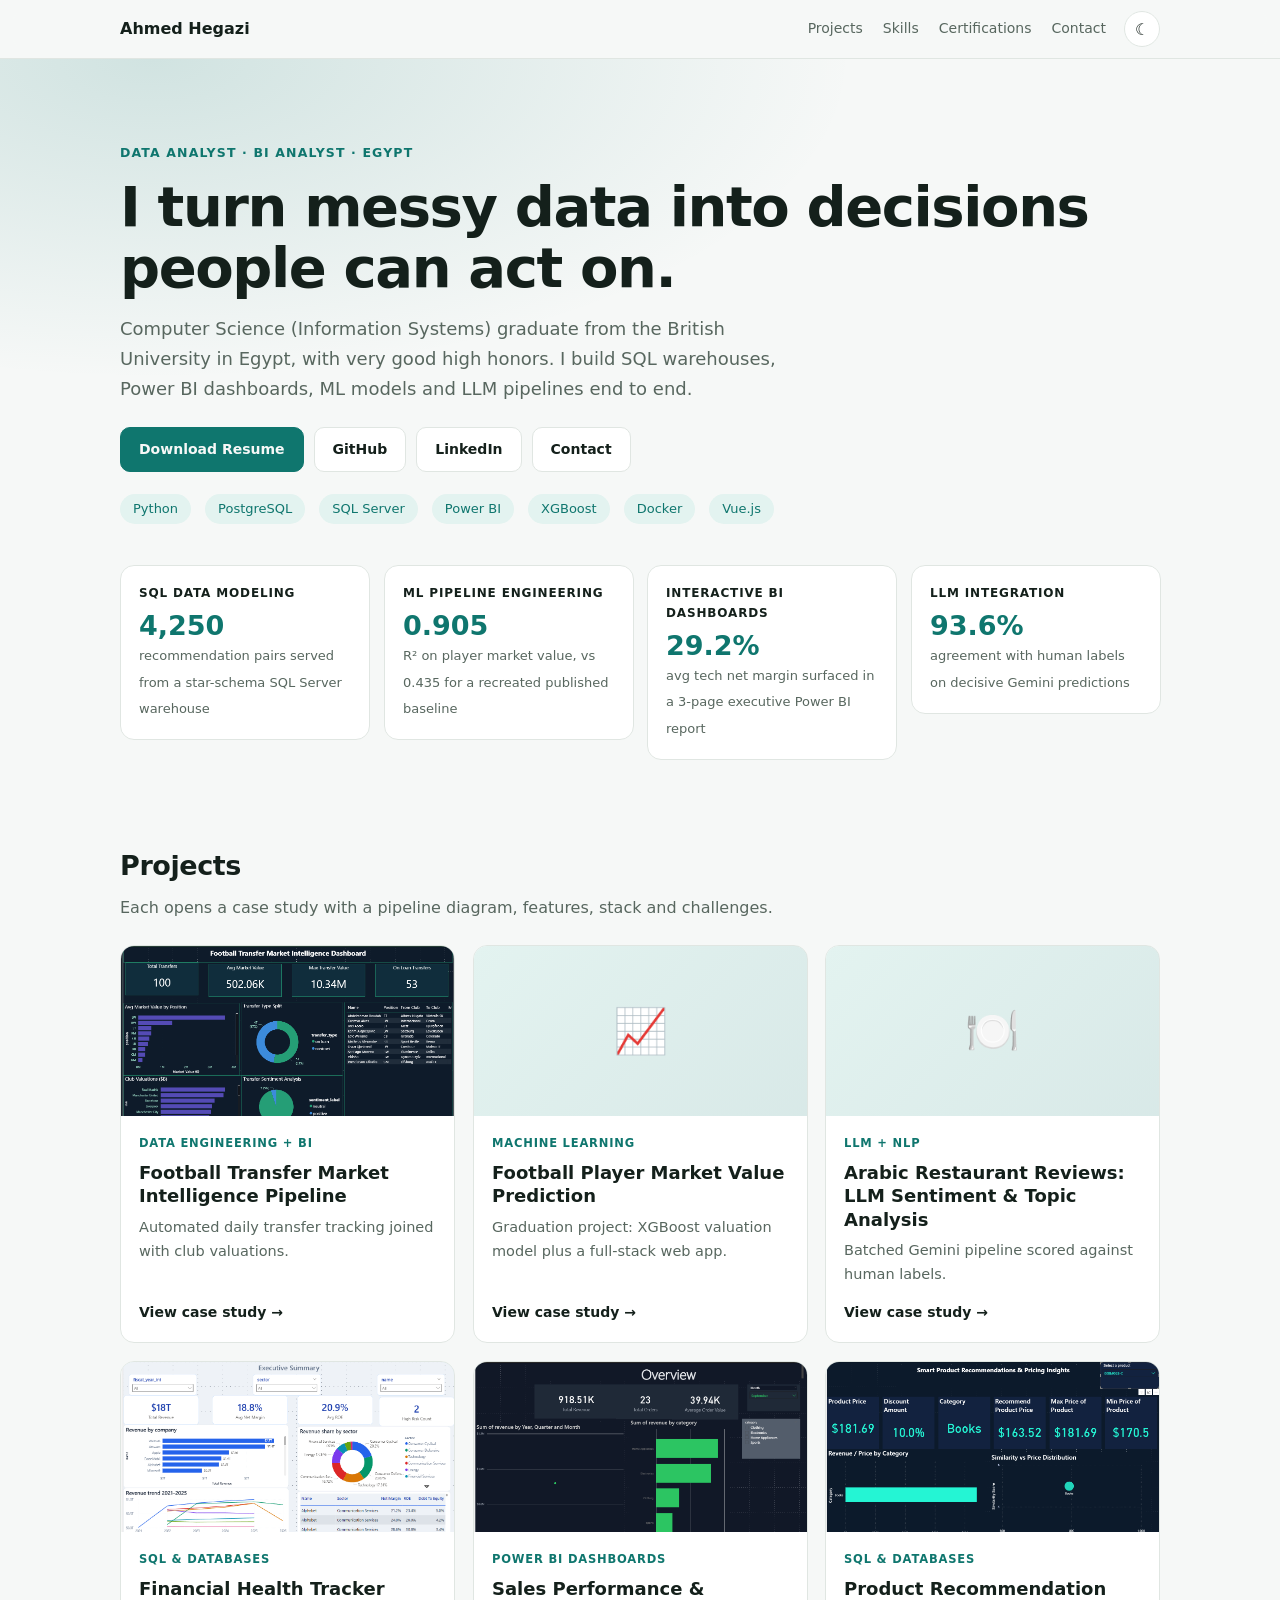
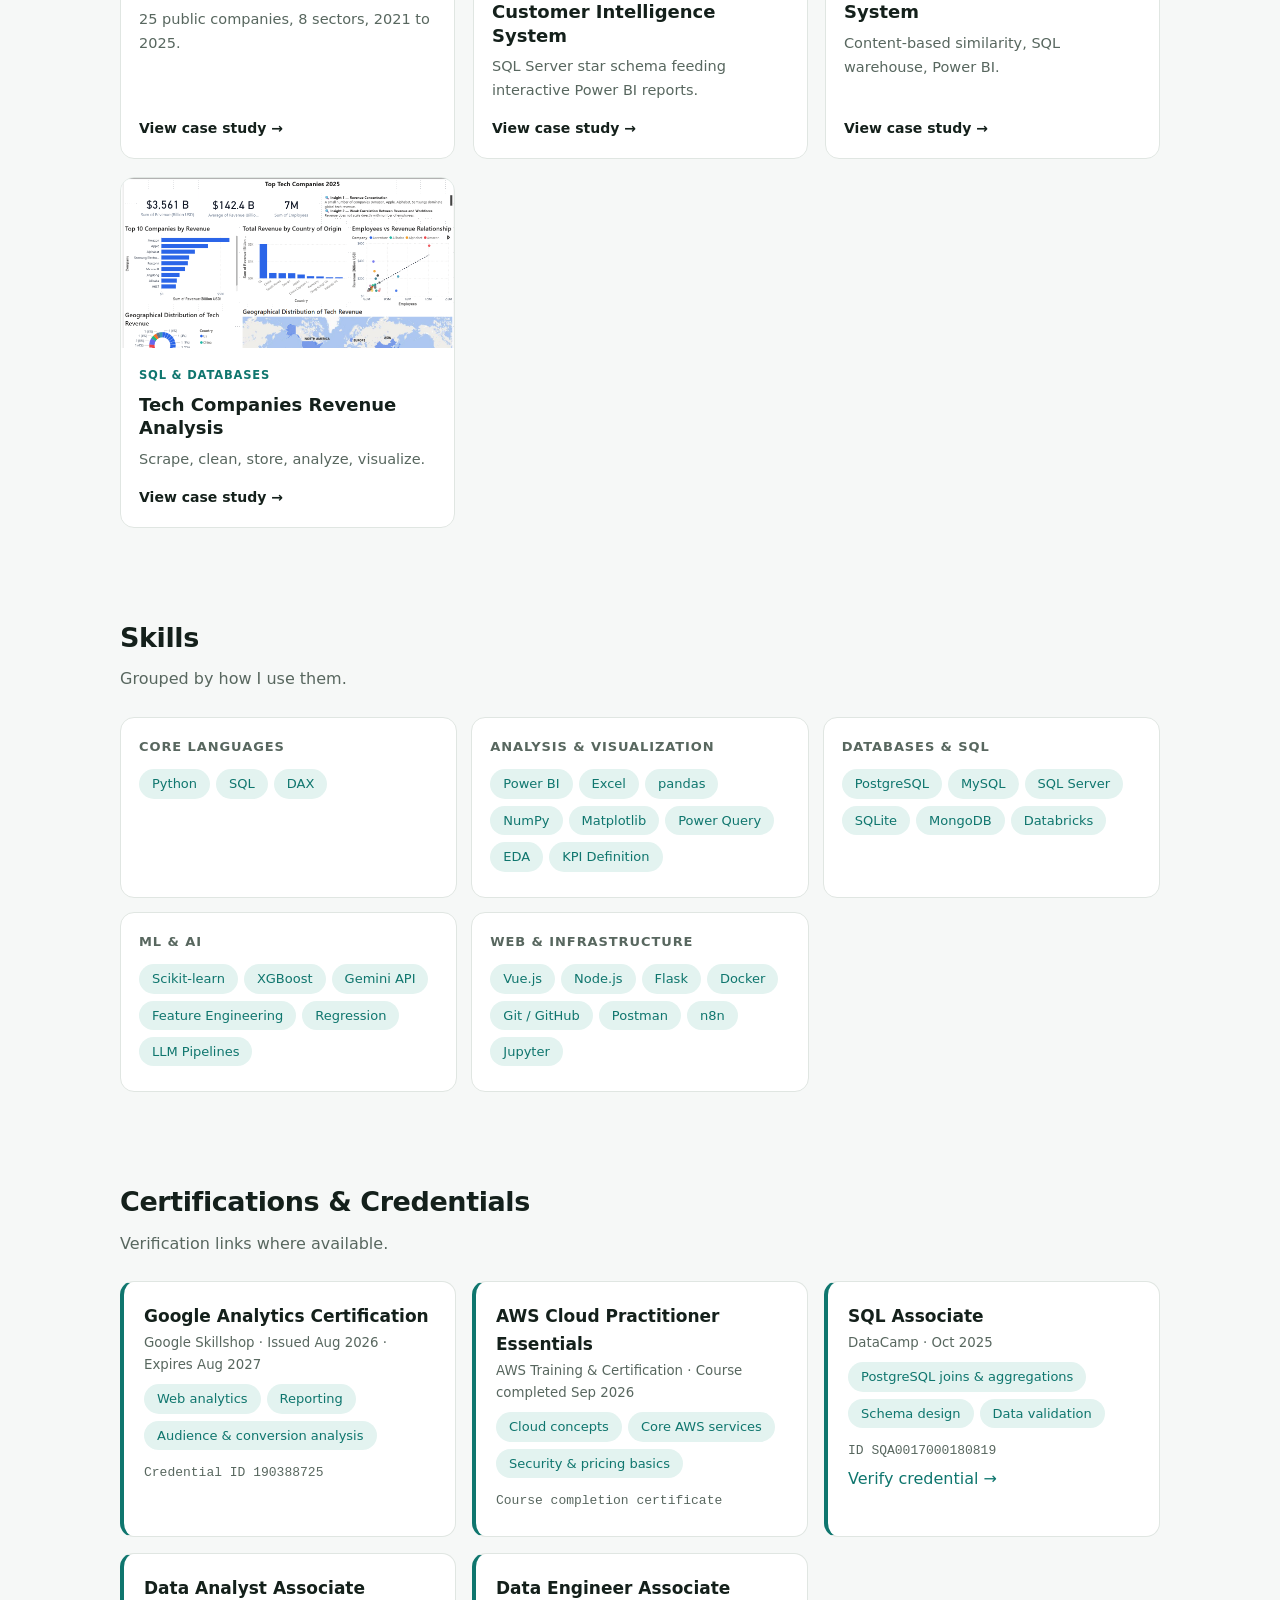
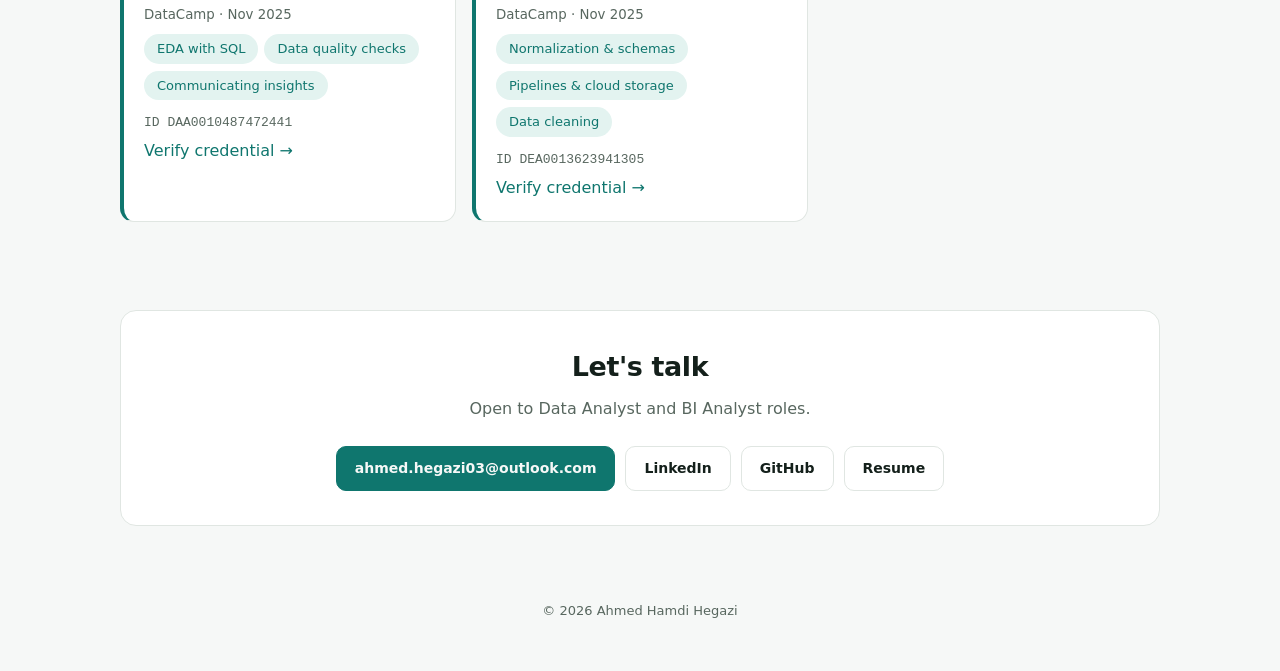
==== index.html @ af07260c "Add files via upload" ====
<!DOCTYPE html><html lang="en"><head><meta charset="utf-8"><meta name="viewport" content="width=device-width,initial-scale=1">
<title>Ahmed Hamdi Hegazi | Data Analyst</title><meta name="description" content="Data Analyst portfolio: SQL, Power BI, Python, machine learning and LLM projects.">
<script>(function(){var t;try{t=localStorage.getItem("t")}catch(e){}if(!t){var m=(window.name||"").match(/theme:(dark|light)/);t=m&&m[1]}if(t)document.documentElement.dataset.theme=t})()</script><link rel="stylesheet" href="style.css"></head><body>
<nav><div class="w"><b>Ahmed Hegazi</b><div><a href="#projects">Projects</a><a href="#skills">Skills</a><a href="#certs">Certifications</a><a href="#contact">Contact</a><button id="tg" aria-label="Toggle theme">☾</button></div></div></nav>
<header class="hero"><div class="w"><span class="eye">Data Analyst · BI Analyst · Egypt</span>
<h1>I turn messy data into decisions people can act on.</h1>
<p class="lead">Computer Science (Information Systems) graduate from the British University in Egypt, with very good high honors. I build SQL warehouses, Power BI dashboards, ML models and LLM pipelines end to end.</p>
<div class="row"><a class="btn p" href="assets/resume.pdf" download>Download Resume</a><a class="btn" href="https://github.com/AHAH000">GitHub</a><a class="btn" href="https://www.linkedin.com/in/ahmed-hamdi-hegazi/">LinkedIn</a><a class="btn" href="#contact">Contact</a></div>
<div class="strip" id="strip"></div><div class="hl" id="hl"></div></div></header>
<section id="projects"><div class="w"><h2>Projects</h2><p class="sub">Each opens a case study with a pipeline diagram, features, stack and challenges.</p><div class="grid" id="g"></div></div></section>
<section id="skills"><div class="w"><h2>Skills</h2><p class="sub">Grouped by how I use them.</p><div class="sk" id="sk"></div></div></section>
<section id="certs"><div class="w"><h2>Certifications & Credentials</h2><p class="sub">Verification links where available.</p><div class="certs" id="c"></div></div></section>
<section id="contact"><div class="w"><div class="ct rv"><h2>Let's talk</h2><p class="sub">Open to Data Analyst and BI Analyst roles.</p><div class="row"><a class="btn p" href="mailto:ahmed.hegazi03@outlook.com">ahmed.hegazi03@outlook.com</a><a class="btn" href="https://www.linkedin.com/in/ahmed-hamdi-hegazi/">LinkedIn</a><a class="btn" href="https://github.com/AHAH000">GitHub</a><a class="btn" href="assets/resume.pdf" download>Resume</a></div></div></div></section>
<footer>© 2026 Ahmed Hamdi Hegazi</footer>
<script src="data.js"></script><script>
strip.innerHTML=["Python","PostgreSQL","SQL Server","Power BI","XGBoost","Docker","Vue.js"].map(bd).join("");
hl.innerHTML=HL.map((h,k)=>`<div class="rv" style="--d:${k*80}ms"><a class="hlc" href="project.html?p=${h[3]}"><small>${h[0]}</small>${cnt(h[1])}<span>${h[2]}</span></a></div>`).join("");
g.innerHTML=P.map((p,k)=>`<div class="rv" style="--d:${(k%3)*80}ms"><a class="card" href="project.html?p=${p.s}"><div class="th">${p.im[0]?`<img src="assets/${p.im[0]}" alt="" loading="lazy">`:p.ic}</div><div class="cb"><span class="tag">${p.cat}</span><h3>${p.t}</h3><p>${p.tag}</p><span class="more">View case study →</span></div></a></div>`).join("");
sk.innerHTML=SK.map((s,k)=>`<div class="rv" style="--d:${k*70}ms"><h3>${s[0]}</h3>${s[1].map(bd).join("")}</div>`).join("");
c.innerHTML=C.map((x,k)=>`<div class="cert rv" style="--d:${k*70}ms"><h3>${x.t}</h3><small>${x.o} · ${x.d}</small><div>${x.sk.map(s=>`<span class="chip">${s}</span>`).join("")}</div><div class="id">${x.id}</div>${x.u?`<a href="${x.u}">Verify credential →</a>`:""}</div>`).join("");
init();</script></body></html>
---- style.css ----
:root{--bg:#f6f8f7;--card:#fff;--ink:#14201b;--mute:#58675f;--line:#e0e6e2;--acc:#0f766e;--acc2:#e3f3f0;--glow:rgba(15,118,110,.16)}
@media (prefers-color-scheme:dark){:root:not([data-theme=light]){--bg:#0b110e;--card:#131c17;--ink:#e8efeb;--mute:#93a39a;--line:#233029;--acc:#4fd1c0;--acc2:#143029;--glow:rgba(79,209,192,.18)}}
:root[data-theme=dark]{--bg:#0b110e;--card:#131c17;--ink:#e8efeb;--mute:#93a39a;--line:#233029;--acc:#4fd1c0;--acc2:#143029;--glow:rgba(79,209,192,.18)}
*{box-sizing:border-box}html{scroll-behavior:smooth}
body{margin:0;background:var(--bg);color:var(--ink);font:16px/1.65 system-ui,-apple-system,"Segoe UI",Roboto,sans-serif;transition:background .3s,color .3s}
a{color:var(--acc);text-decoration:none}img{max-width:100%}
.w{max-width:1080px;margin:0 auto;padding:0 20px}
nav{position:sticky;top:0;z-index:5;background:color-mix(in srgb,var(--bg) 85%,transparent);backdrop-filter:blur(10px);border-bottom:1px solid var(--line)}
nav .w{display:flex;justify-content:space-between;align-items:center;height:58px}nav b{color:var(--ink)}
nav div{display:flex;align-items:center}nav div a{margin-left:20px;color:var(--mute);font-size:14px;transition:color .2s}nav div a:hover{color:var(--acc)}
#tg{margin-left:18px;border:1px solid var(--line);background:var(--card);color:var(--ink);border-radius:999px;width:36px;height:36px;cursor:pointer;font-size:16px;transition:transform .2s,box-shadow .2s}#tg:hover{box-shadow:0 0 0 4px var(--glow)}#tg:active{transform:scale(.92)}
.hero{padding:80px 0 40px;background:radial-gradient(700px 320px at 12% 0,var(--glow),transparent)}
.eye{color:var(--acc);font-weight:700;letter-spacing:.09em;text-transform:uppercase;font-size:12.5px}
h1{font-size:clamp(32px,6vw,56px);line-height:1.08;margin:12px 0 16px;letter-spacing:-.025em}
.lead{max-width:660px;color:var(--mute);font-size:18px;margin:0 0 24px}
.row{display:flex;flex-wrap:wrap;gap:10px}
.btn{padding:10px 18px;border-radius:10px;border:1px solid var(--line);background:var(--card);color:var(--ink);font-weight:600;font-size:14px;transition:transform .15s,border-color .2s,box-shadow .2s}
.btn:hover{transform:translateY(-2px);border-color:var(--acc);box-shadow:0 6px 18px var(--glow)}.btn:active{transform:scale(.96)}.btn.p{background:var(--acc);border-color:var(--acc);color:var(--bg)}
section{padding:44px 0}h2{font-size:27px;margin:0 0 6px;letter-spacing:-.015em}.sub{color:var(--mute);margin:0 0 24px}
.hl{display:grid;grid-template-columns:repeat(auto-fit,minmax(230px,1fr));gap:14px;margin-top:34px}
.st,.hlc{background:var(--card);border:1px solid var(--line);border-radius:14px;padding:18px;display:block;color:var(--ink)}.st b,.hlc b{display:block;font-size:27px;color:var(--acc);line-height:1.2}.st span,.hlc span{color:var(--mute);font-size:13px}
.hlc small{display:block;font-weight:700;font-size:12px;letter-spacing:.07em;text-transform:uppercase;margin-bottom:6px}
.strip{display:flex;flex-wrap:wrap;gap:8px;margin-top:22px}
.chip{display:inline-flex;align-items:center;gap:7px;background:var(--acc2);color:var(--acc);border:1px solid transparent;border-radius:999px;padding:3px 12px 3px 6px;font-size:13px;margin:0 6px 7px 0;font-weight:500;transition:transform .2s,border-color .2s,box-shadow .2s}
.chip:hover{transform:translateY(-2px);border-color:var(--acc);box-shadow:0 0 14px var(--glow)}.chip img{width:18px;height:18px;background:#fff;border-radius:5px;padding:2px}.chip:not(:has(img)){padding-left:12px}
.grid{display:grid;grid-template-columns:repeat(auto-fill,minmax(320px,1fr));gap:18px}
.card,.hlc{transition:transform .15s ease-out,border-color .25s,box-shadow .25s;transform:perspective(800px) rotateX(var(--rx,0deg)) rotateY(var(--ry,0deg)) translateY(var(--ty,0))}
.card{background:var(--card);border:1px solid var(--line);border-radius:14px;overflow:hidden;display:flex;flex-direction:column;color:var(--ink);height:100%}
.card:hover,.hlc:hover{--ty:-4px;border-color:var(--acc);box-shadow:0 14px 34px var(--glow);background:radial-gradient(320px circle at var(--mx,50%) var(--my,0),var(--glow),transparent 65%),var(--card)}
.th{height:170px;background:linear-gradient(135deg,var(--acc2),var(--glow));overflow:hidden;display:flex;align-items:center;justify-content:center;font-size:44px}
.th img{width:100%;height:100%;object-fit:cover;object-position:top;transition:transform .4s}.card:hover .th img{transform:scale(1.05)}
.cb{padding:18px;display:flex;flex-direction:column;gap:8px;flex:1}.cb h3{margin:0;font-size:18px;line-height:1.3}.cb p{margin:0;color:var(--mute);font-size:14.5px}
.tag{font-size:11.5px;color:var(--acc);font-weight:700;text-transform:uppercase;letter-spacing:.07em}.more{margin-top:auto;font-weight:600;font-size:14px;padding-top:6px}
.sk{display:grid;grid-template-columns:repeat(auto-fit,minmax(310px,1fr));gap:14px}.sk>div{background:var(--card);border:1px solid var(--line);border-radius:14px;padding:18px;transition:border-color .25s,box-shadow .25s}.sk>div:hover{border-color:var(--acc);box-shadow:0 8px 24px var(--glow)}.sk h3{margin:0 0 12px;font-size:13px;text-transform:uppercase;letter-spacing:.07em;color:var(--mute)}
.certs{display:grid;grid-template-columns:repeat(auto-fit,minmax(310px,1fr));gap:16px}
.cert{background:var(--card);border:1px solid var(--line);border-radius:14px;padding:20px;border-left:4px solid var(--acc);transition:box-shadow .25s}.cert:hover{box-shadow:0 10px 26px var(--glow)}.cert h3{margin:0;font-size:17px}
.cert small{display:block;color:var(--mute);margin:2px 0 8px}.cert .id{font:13px ui-monospace,Consolas,monospace;color:var(--mute);margin:8px 0}
.ct{background:var(--card);border:1px solid var(--line);border-radius:16px;padding:34px;text-align:center}.ct .row{justify-content:center}
footer{padding:30px 0 50px;text-align:center;color:var(--mute);font-size:13px}
.crumb{padding:26px 0 0;font-size:14px}.ph{padding:14px 0 10px}.ph h1{font-size:clamp(28px,5vw,44px)}
.mx{display:grid;grid-template-columns:repeat(auto-fit,minmax(140px,1fr));gap:12px;margin:24px 0}
.pg{display:grid;grid-template-columns:1fr 260px;gap:40px;padding-bottom:30px}.side{position:sticky;top:78px;align-self:start}.side h4{margin:0 0 10px;font-size:12px;text-transform:uppercase;letter-spacing:.07em;color:var(--mute)}.side .btn{display:block;text-align:center;margin-bottom:8px}
.blk{margin-bottom:40px}.blk h2{font-size:22px;margin-bottom:14px}
.ft{display:grid;grid-template-columns:repeat(auto-fit,minmax(250px,1fr));gap:12px}.ft div,.ch div{background:var(--card);border:1px solid var(--line);border-radius:12px;padding:14px 16px;font-size:15px;transition:border-color .2s,transform .2s}.ft div:hover{border-color:var(--acc);transform:translateY(-2px)}
.ch{display:grid;gap:10px}.ch div{border-left:4px solid var(--acc)}
.pipe{display:grid;grid-template-columns:1fr auto 1fr auto 1fr auto 1fr;gap:8px;align-items:stretch}.arw{display:flex;align-items:center;color:var(--acc);font-size:20px}
.stg{background:var(--card);border:1px solid var(--line);border-radius:14px;padding:12px;display:flex;flex-direction:column;gap:8px}.stg h4{margin:0 0 4px;font-size:11.5px;text-transform:uppercase;letter-spacing:.06em;color:var(--acc);display:flex;gap:7px;align-items:center}.stg h4 i{font-style:normal;background:var(--acc);color:var(--bg);border-radius:50%;width:20px;height:20px;display:grid;place-items:center;flex:none}
.nd{background:var(--acc2);border-radius:9px;padding:7px 10px;font-size:13.5px;line-height:1.4}
.xb{overflow-x:auto;font-size:15px}.xb table{border-collapse:collapse;width:100%;font-size:14.5px}.xb th,.xb td{padding:8px 10px;border-bottom:1px solid var(--line);text-align:left}.xb pre{background:var(--card);border:1px solid var(--line);border-radius:10px;padding:14px;font-size:13px;margin:0}.xb ul,.xb ol{padding-left:20px;margin:0}.xb p{margin:0 0 10px}
.shots img{border:1px solid var(--line);border-radius:12px;margin-bottom:14px;display:block;transition:transform .25s}.shots img:hover{transform:scale(1.01)}
.pn{display:flex;justify-content:space-between;gap:12px;border-top:1px solid var(--line);padding:24px 0;flex-wrap:wrap}
.rv{opacity:0;transform:translateY(16px);transition:opacity .6s,transform .6s;transition-delay:var(--d,0ms)}.rv.in{opacity:1;transform:none}
@media (prefers-reduced-motion:reduce){.rv{opacity:1;transform:none;transition:none}*{scroll-behavior:auto!important}.card,.hlc{transform:none!important}}
@media (max-width:860px){.pg{grid-template-columns:1fr}.side{position:static;order:-1}.pipe{grid-template-columns:1fr}.arw{justify-content:center;transform:rotate(90deg)}}
@media (max-width:600px){nav div a:nth-child(n+3){display:none}.grid{grid-template-columns:1fr}.hero{padding-top:52px}}
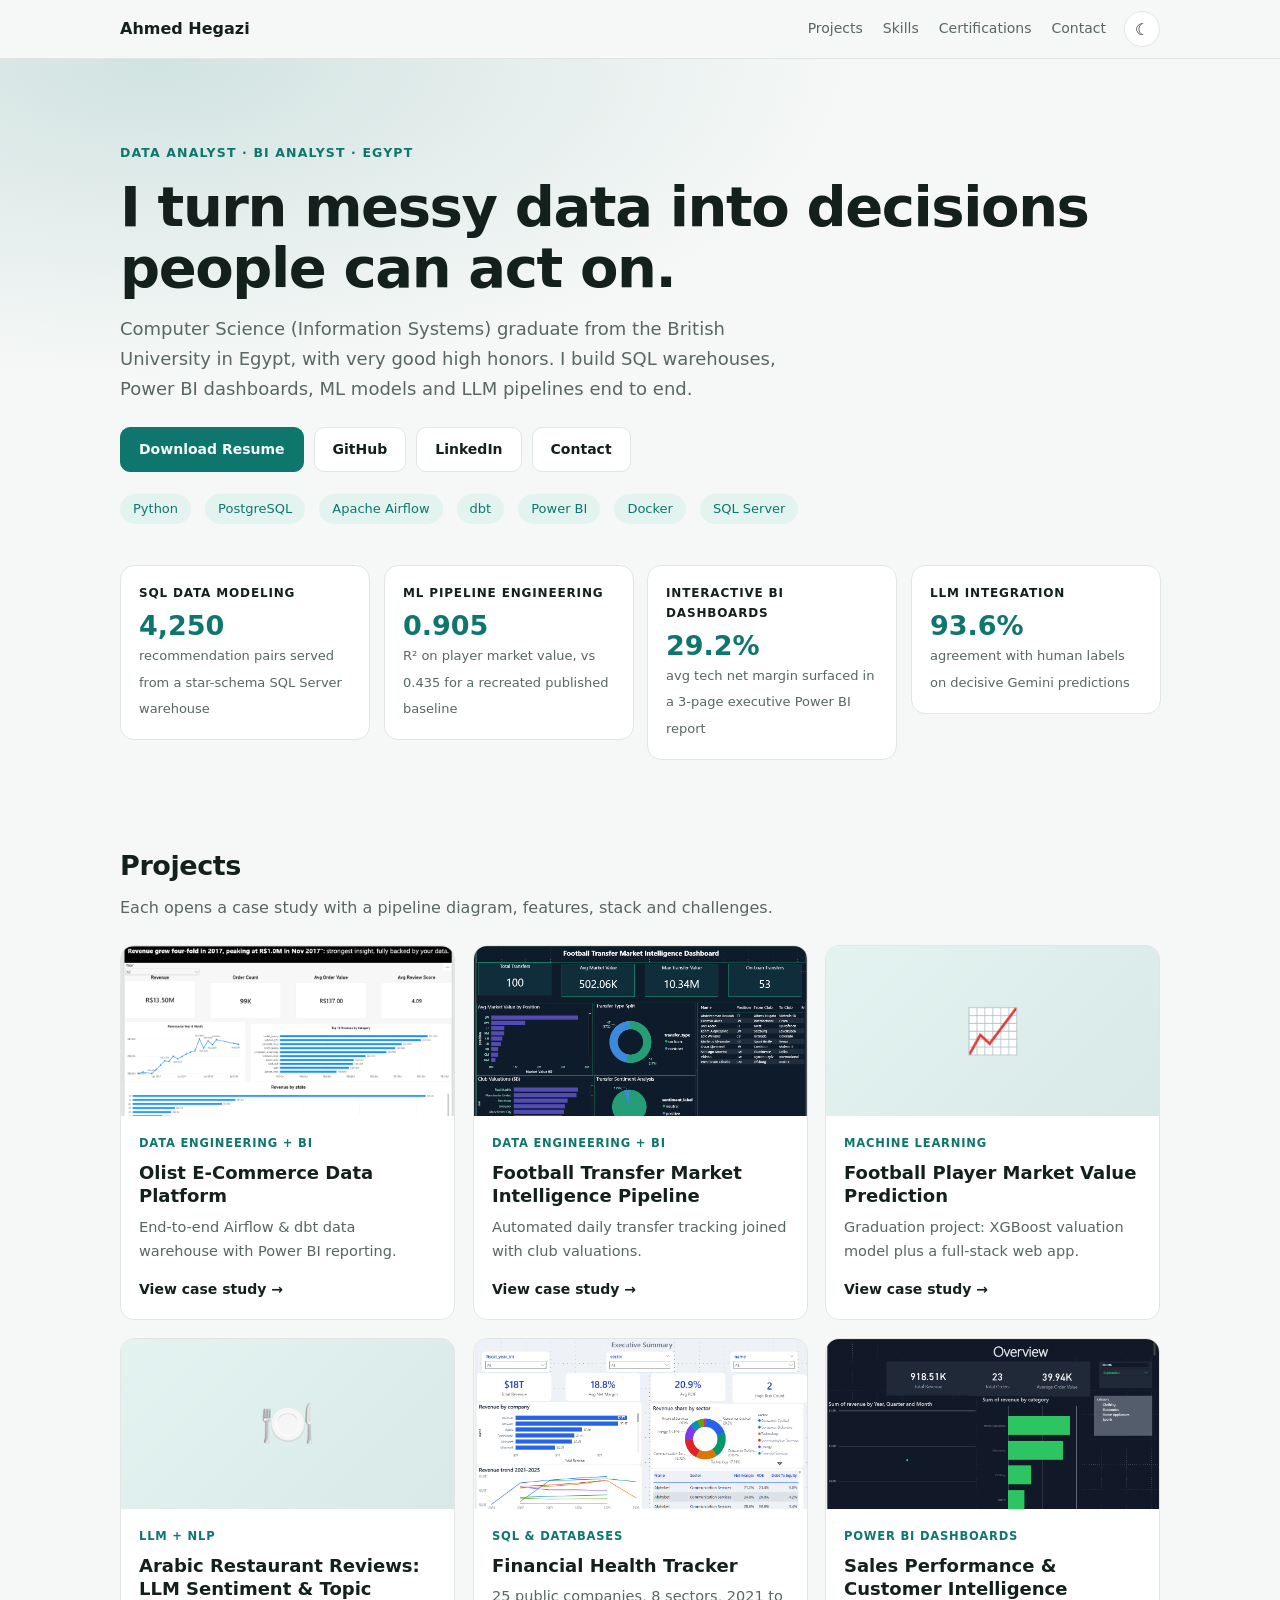
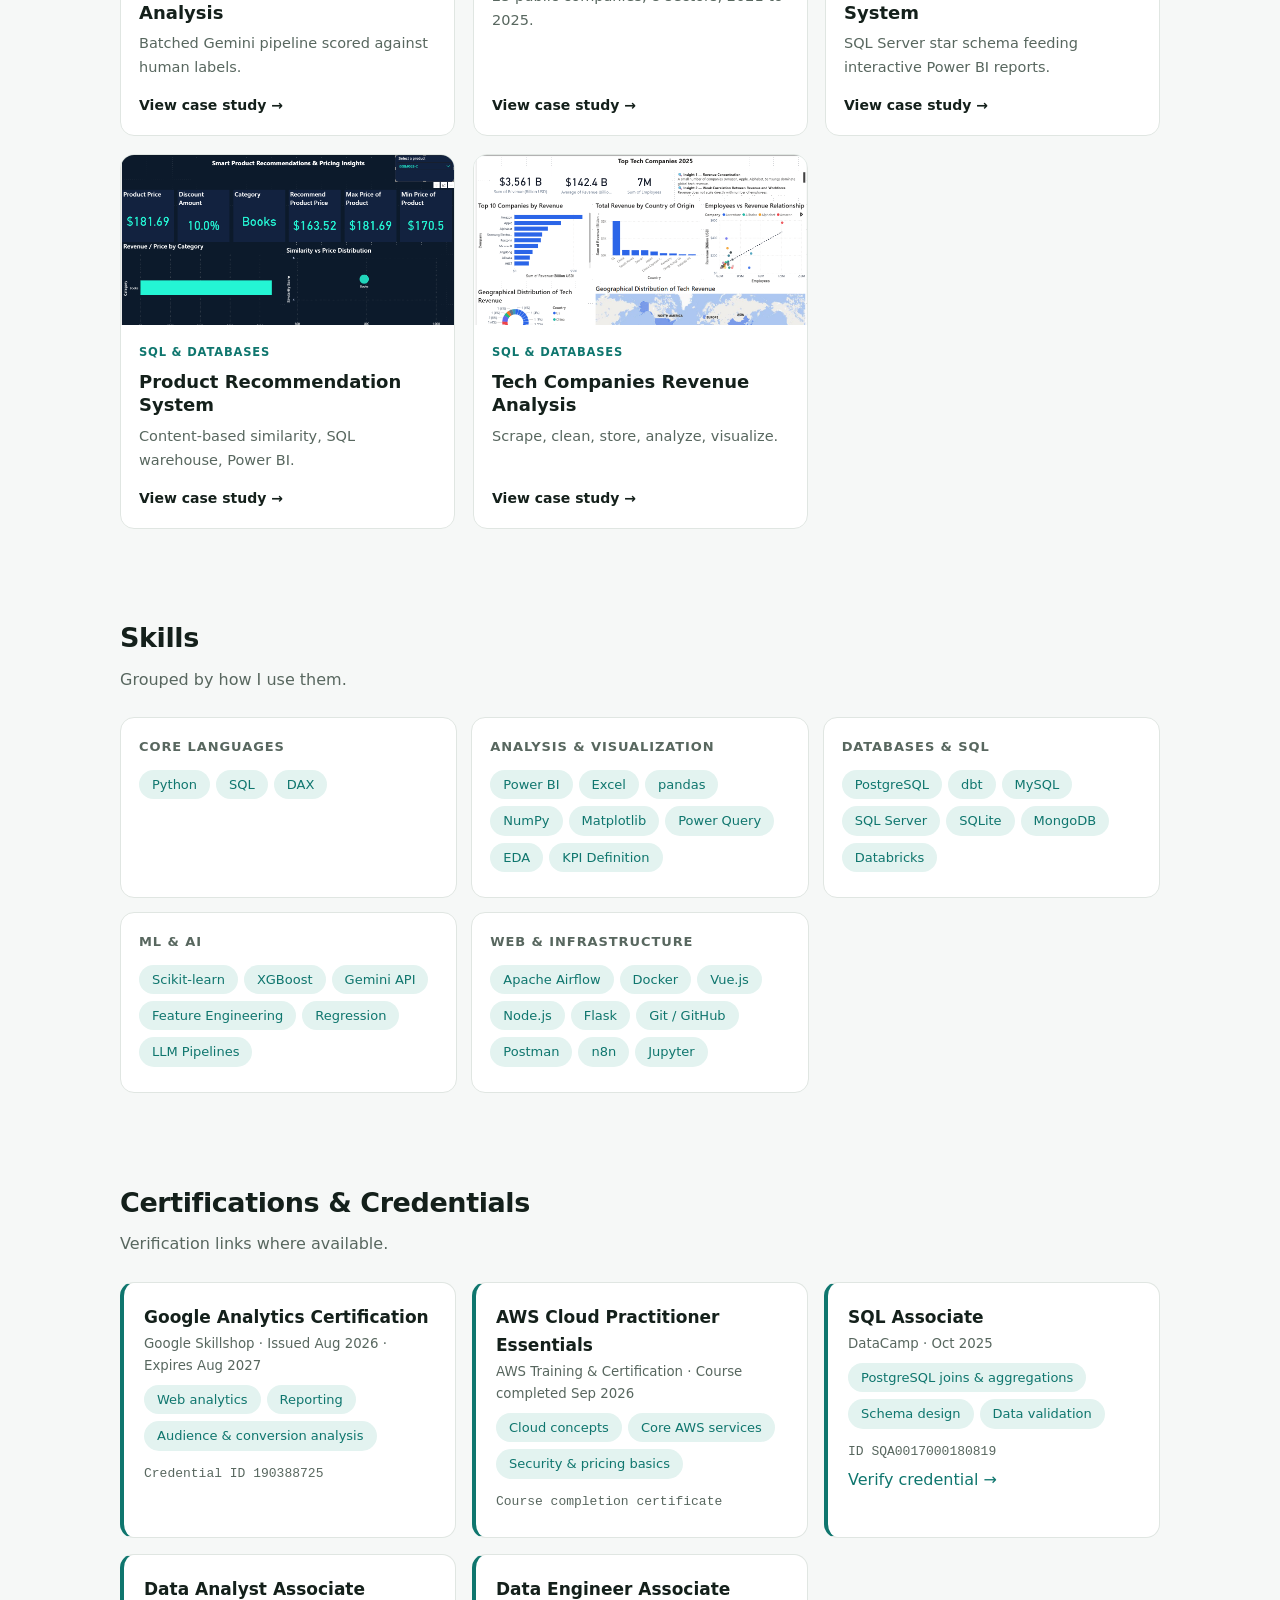
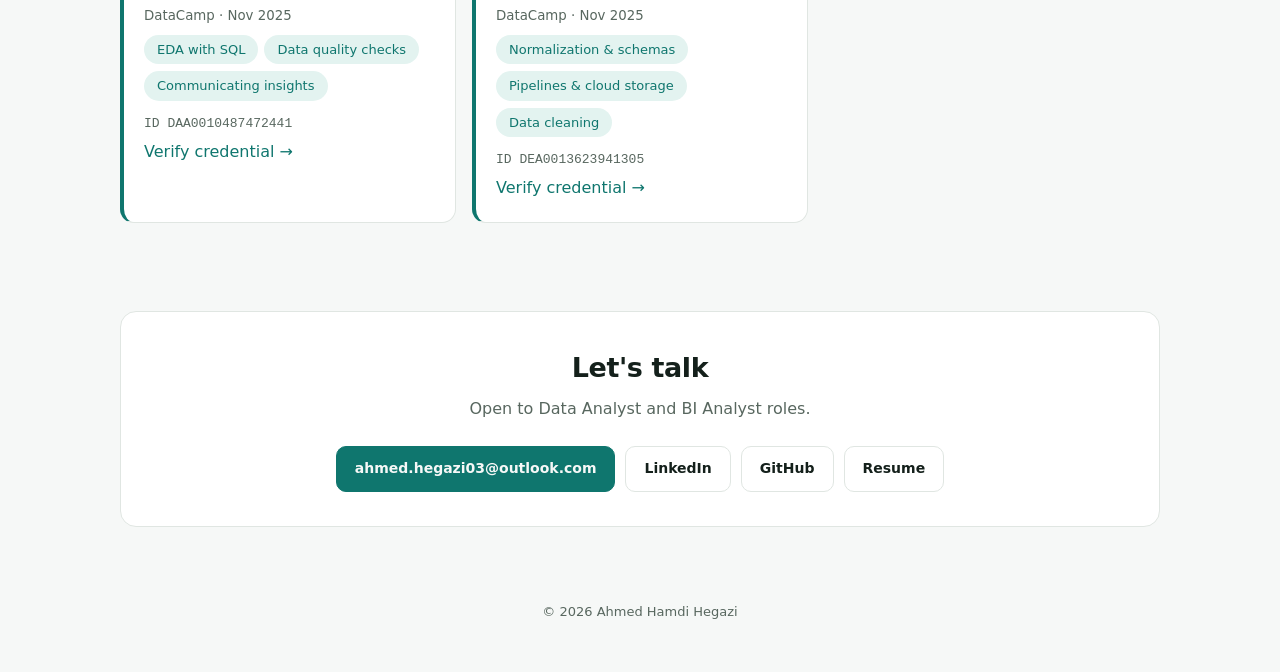
==== commit cc35cf94: "Add Olist E-Commerce project" ====
--- a/index.html
+++ b/index.html
@@ -13,9 +13,9 @@
 <section id="contact"><div class="w"><div class="ct rv"><h2>Let's talk</h2><p class="sub">Open to Data Analyst and BI Analyst roles.</p><div class="row"><a class="btn p" href="mailto:ahmed.hegazi03@outlook.com">ahmed.hegazi03@outlook.com</a><a class="btn" href="https://www.linkedin.com/in/ahmed-hamdi-hegazi/">LinkedIn</a><a class="btn" href="https://github.com/AHAH000">GitHub</a><a class="btn" href="assets/resume.pdf" download>Resume</a></div></div></div></section>
 <footer>© 2026 Ahmed Hamdi Hegazi</footer>
 <script src="data.js"></script><script>
-strip.innerHTML=["Python","PostgreSQL","SQL Server","Power BI","XGBoost","Docker","Vue.js"].map(bd).join("");
+strip.innerHTML=["Python","PostgreSQL","Apache Airflow","dbt","Power BI","Docker","SQL Server"].map(bd).join("");
 hl.innerHTML=HL.map((h,k)=>`<div class="rv" style="--d:${k*80}ms"><a class="hlc" href="project.html?p=${h[3]}"><small>${h[0]}</small>${cnt(h[1])}<span>${h[2]}</span></a></div>`).join("");
 g.innerHTML=P.map((p,k)=>`<div class="rv" style="--d:${(k%3)*80}ms"><a class="card" href="project.html?p=${p.s}"><div class="th">${p.im[0]?`<img src="assets/${p.im[0]}" alt="" loading="lazy">`:p.ic}</div><div class="cb"><span class="tag">${p.cat}</span><h3>${p.t}</h3><p>${p.tag}</p><span class="more">View case study →</span></div></a></div>`).join("");
 sk.innerHTML=SK.map((s,k)=>`<div class="rv" style="--d:${k*70}ms"><h3>${s[0]}</h3>${s[1].map(bd).join("")}</div>`).join("");
 c.innerHTML=C.map((x,k)=>`<div class="cert rv" style="--d:${k*70}ms"><h3>${x.t}</h3><small>${x.o} · ${x.d}</small><div>${x.sk.map(s=>`<span class="chip">${s}</span>`).join("")}</div><div class="id">${x.id}</div>${x.u?`<a href="${x.u}">Verify credential →</a>`:""}</div>`).join("");
-init();</script></body></html>
+init();</script></body></html>
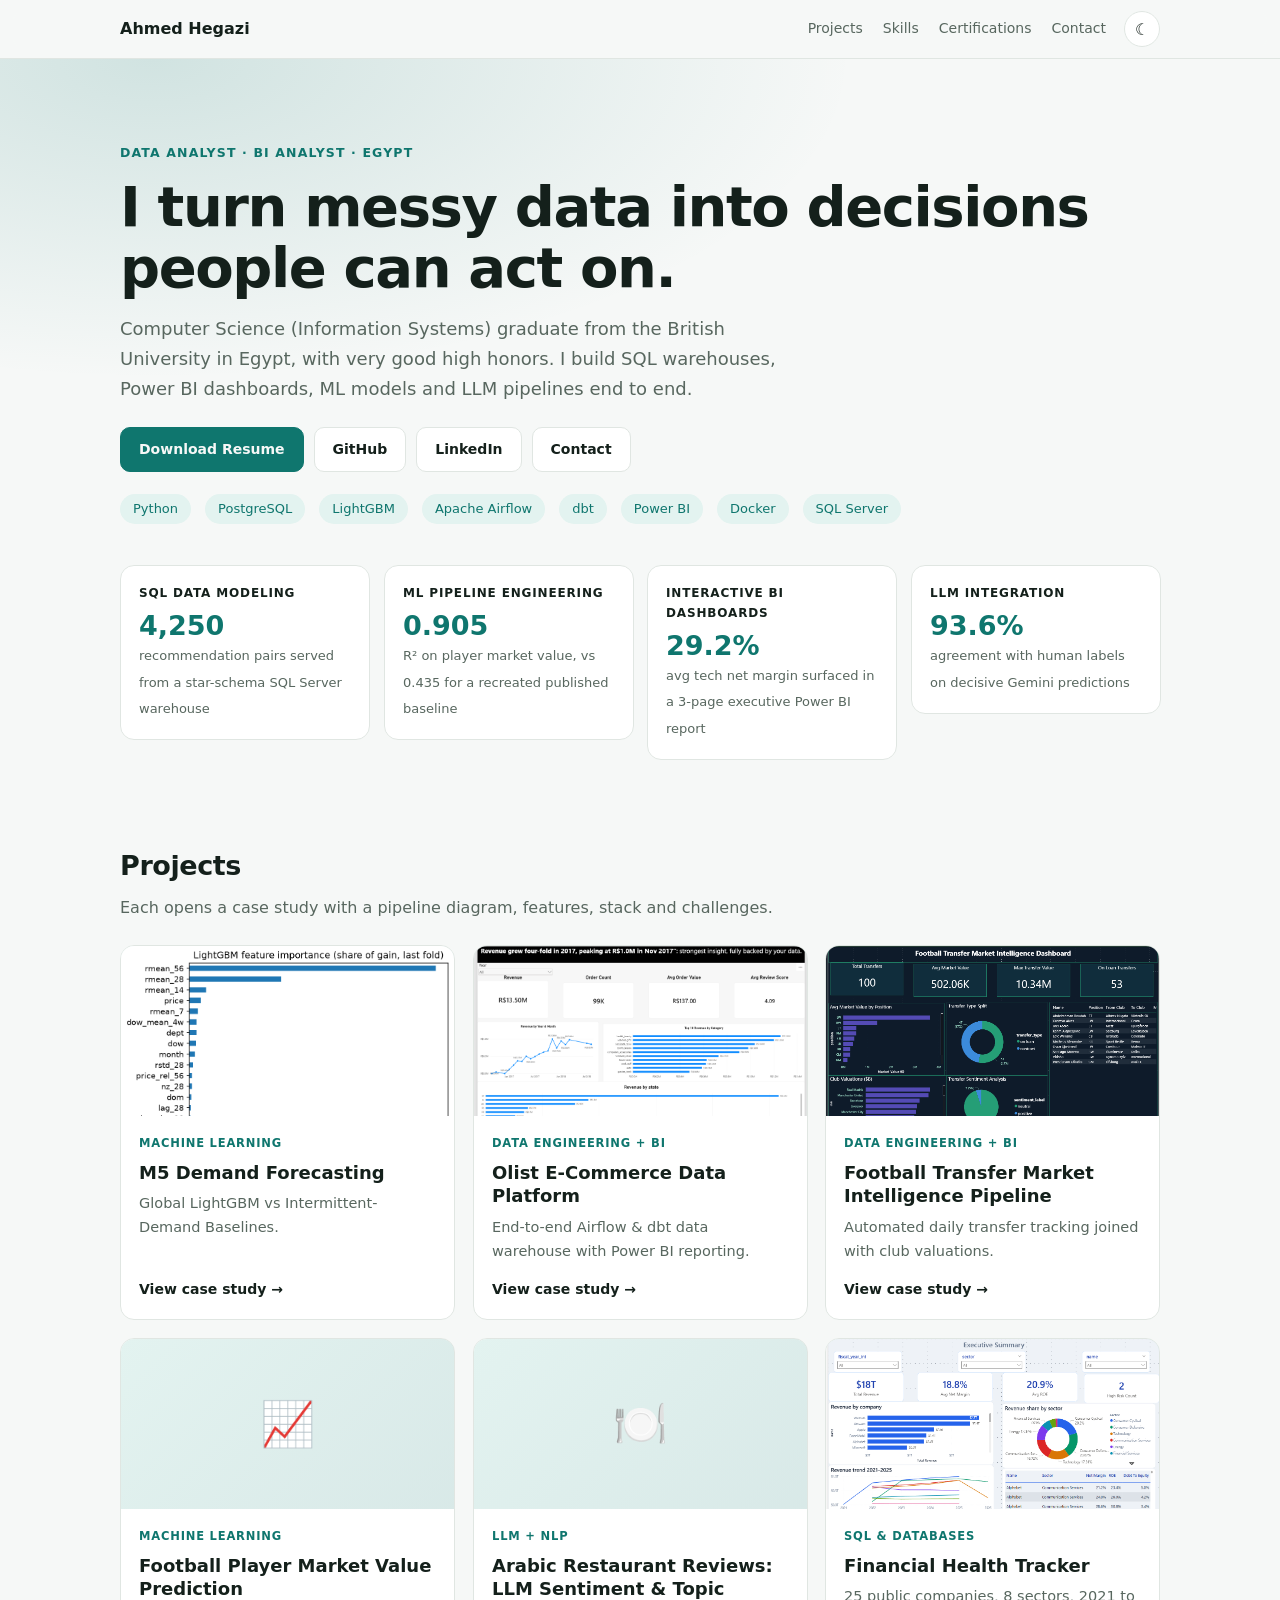
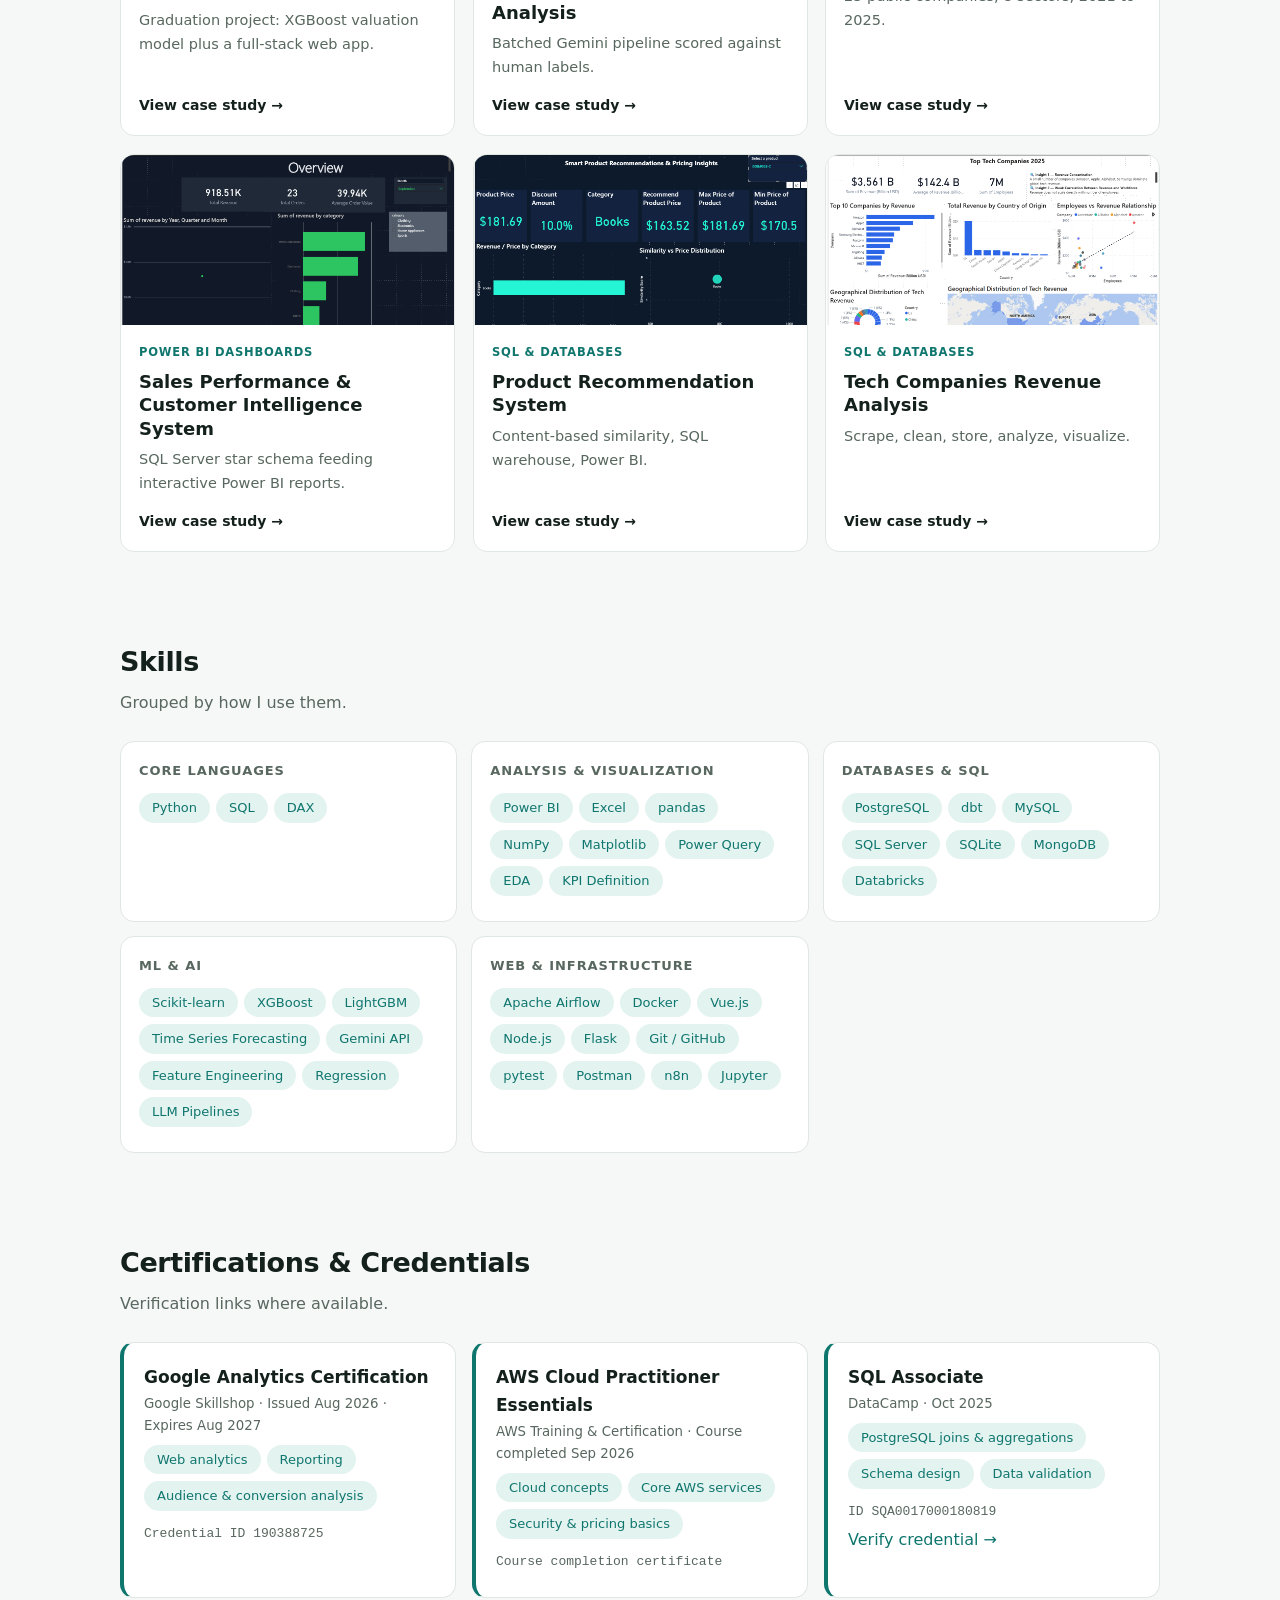
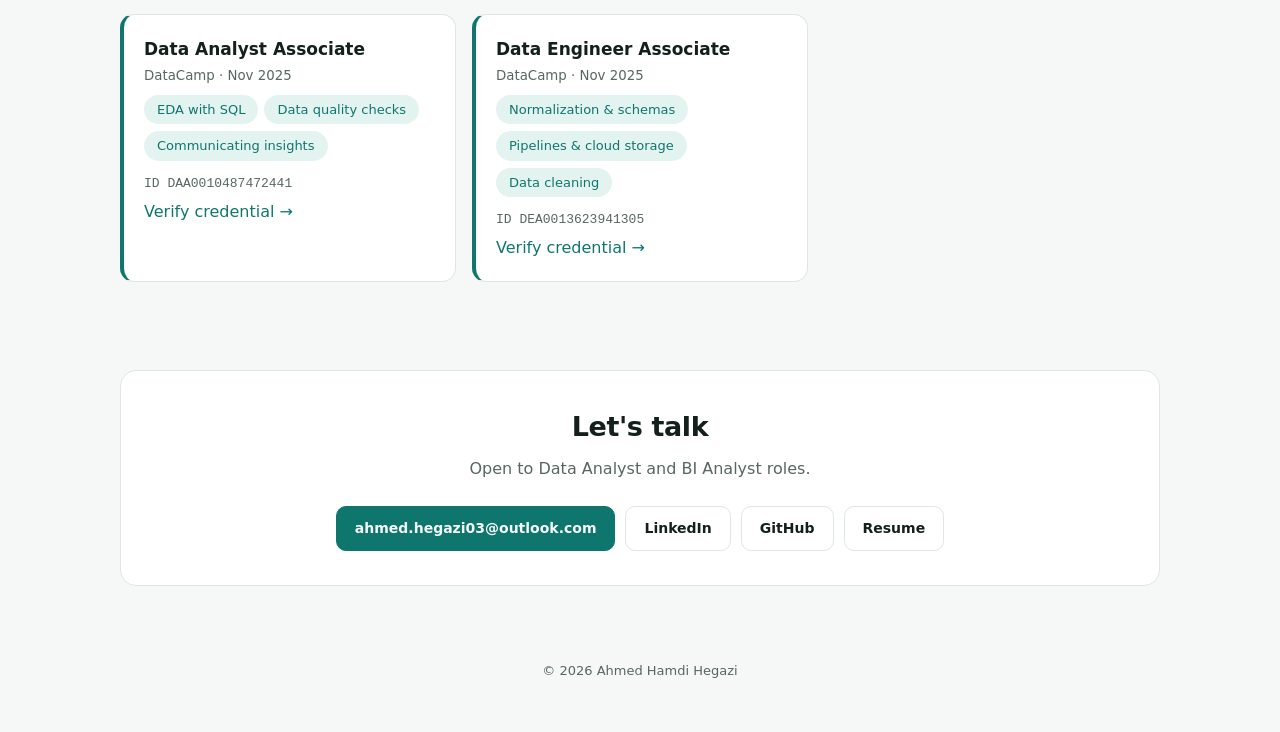
==== commit 4e63ceff: "New Project added M5 Demand Forecasting" ====
--- a/index.html
+++ b/index.html
@@ -13,8 +13,7 @@
 <section id="contact"><div class="w"><div class="ct rv"><h2>Let's talk</h2><p class="sub">Open to Data Analyst and BI Analyst roles.</p><div class="row"><a class="btn p" href="mailto:ahmed.hegazi03@outlook.com">ahmed.hegazi03@outlook.com</a><a class="btn" href="https://www.linkedin.com/in/ahmed-hamdi-hegazi/">LinkedIn</a><a class="btn" href="https://github.com/AHAH000">GitHub</a><a class="btn" href="assets/resume.pdf" download>Resume</a></div></div></div></section>
 <footer>© 2026 Ahmed Hamdi Hegazi</footer>
 <script src="data.js"></script><script>
-strip.innerHTML=["Python","PostgreSQL","Apache Airflow","dbt","Power BI","Docker","SQL Server"].map(bd).join("");
-hl.innerHTML=HL.map((h,k)=>`<div class="rv" style="--d:${k*80}ms"><a class="hlc" href="project.html?p=${h[3]}"><small>${h[0]}</small>${cnt(h[1])}<span>${h[2]}</span></a></div>`).join("");
+strip.innerHTML=["Python","PostgreSQL","LightGBM","Apache Airflow","dbt","Power BI","Docker","SQL Server"].map(bd).join("");hl.innerHTML=HL.map((h,k)=>`<div class="rv" style="--d:${k*80}ms"><a class="hlc" href="project.html?p=${h[3]}"><small>${h[0]}</small>${cnt(h[1])}<span>${h[2]}</span></a></div>`).join("");
 g.innerHTML=P.map((p,k)=>`<div class="rv" style="--d:${(k%3)*80}ms"><a class="card" href="project.html?p=${p.s}"><div class="th">${p.im[0]?`<img src="assets/${p.im[0]}" alt="" loading="lazy">`:p.ic}</div><div class="cb"><span class="tag">${p.cat}</span><h3>${p.t}</h3><p>${p.tag}</p><span class="more">View case study →</span></div></a></div>`).join("");
 sk.innerHTML=SK.map((s,k)=>`<div class="rv" style="--d:${k*70}ms"><h3>${s[0]}</h3>${s[1].map(bd).join("")}</div>`).join("");
 c.innerHTML=C.map((x,k)=>`<div class="cert rv" style="--d:${k*70}ms"><h3>${x.t}</h3><small>${x.o} · ${x.d}</small><div>${x.sk.map(s=>`<span class="chip">${s}</span>`).join("")}</div><div class="id">${x.id}</div>${x.u?`<a href="${x.u}">Verify credential →</a>`:""}</div>`).join("");
